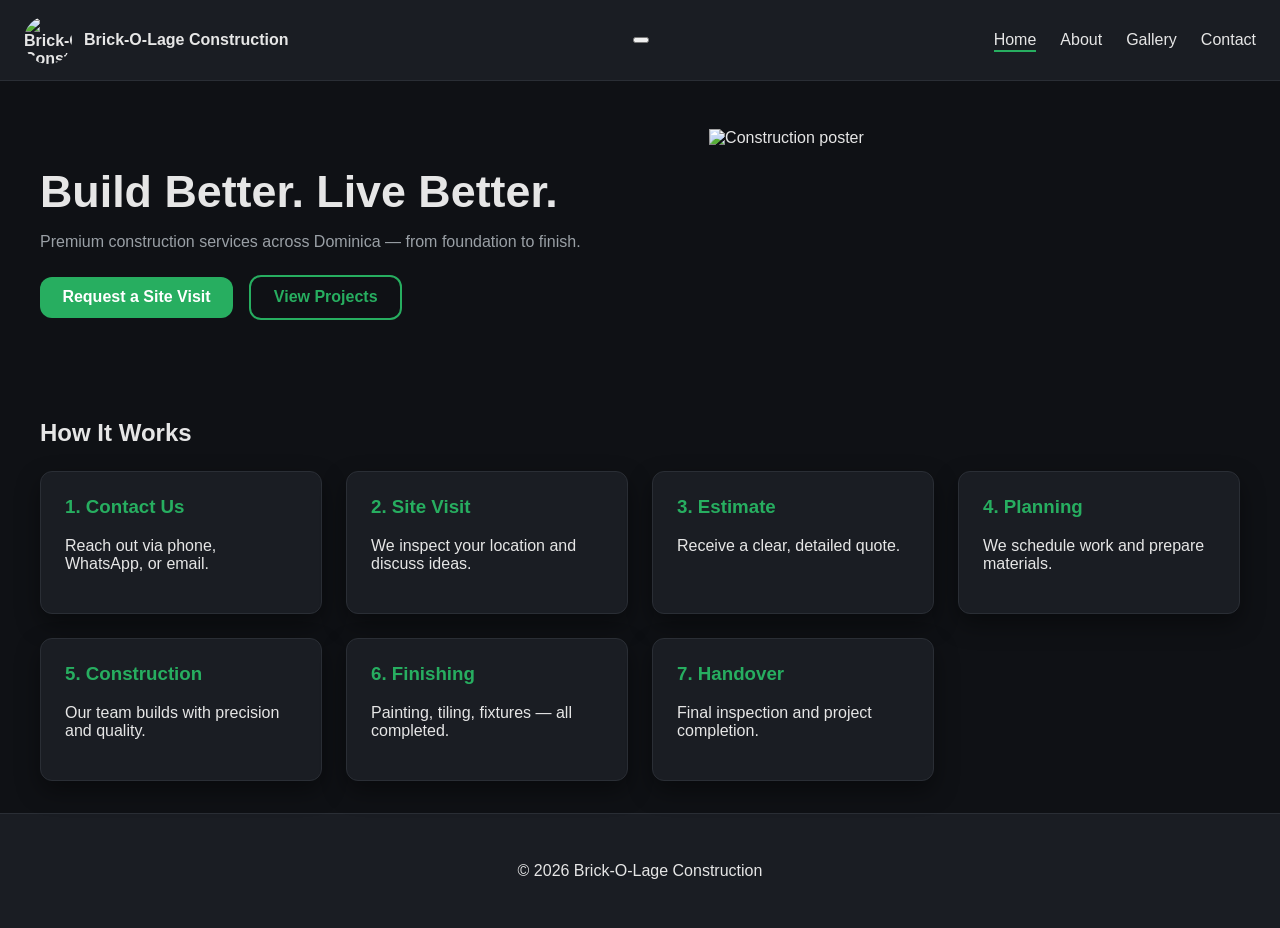
==== index.html @ fe0fb5ca "intial commit blueprint" ====
<!doctype html>
<html lang="en">
  <head>
    <meta charset="UTF-8" />
    <meta name="viewport" content="width=device-width, initial-scale=1.0" />
    <title>Brick‑O‑Lage Construction | Dominica</title>
    <link rel="stylesheet" href="styles.css" />
  </head>

  <body>
    <header class="v2-header">
      <div class="v2-logo">
        <img
          src="../images/brickolage-logo.jpg"
          alt="Brick‑O‑Lage Construction logo"
        />
        <span>Brick‑O‑Lage Construction</span>
      </div>

      <button
        class="v2-nav-toggle"
        aria-label="Open menu"
        aria-expanded="false"
      >
        <span></span><span></span><span></span>
      </button>

      <nav class="v2-nav">
        <ul>
          <li><a href="index.html" class="active">Home</a></li>
          <li><a href="about.html">About</a></li>
          <li><a href="gallery.html">Gallery</a></li>
          <li><a href="contact.html">Contact</a></li>
        </ul>
      </nav>
    </header>

    <main>
      <section class="v2-hero">
        <div class="v2-hero-text">
          <h1>Build Better. Live Better.</h1>
          <p>
            Premium construction services across Dominica — from foundation to
            finish.
          </p>
          <div class="v2-hero-buttons">
            <a href="contact.html" class="v2-btn-primary"
              >Request a Site Visit</a
            >
            <a href="gallery.html" class="v2-btn-outline">View Projects</a>
          </div>
        </div>

        <div class="v2-hero-image">
          <img src="../images/hero-poster.jpg" alt="Construction poster" />
        </div>
      </section>

      <section class="v2-steps">
        <h2>How It Works</h2>
        <div class="v2-step-grid">
          <div class="v2-step-card">
            <h3>1. Contact Us</h3>
            <p>Reach out via phone, WhatsApp, or email.</p>
          </div>

          <div class="v2-step-card">
            <h3>2. Site Visit</h3>
            <p>We inspect your location and discuss ideas.</p>
          </div>

          <div class="v2-step-card">
            <h3>3. Estimate</h3>
            <p>Receive a clear, detailed quote.</p>
          </div>

          <div class="v2-step-card">
            <h3>4. Planning</h3>
            <p>We schedule work and prepare materials.</p>
          </div>

          <div class="v2-step-card">
            <h3>5. Construction</h3>
            <p>Our team builds with precision and quality.</p>
          </div>

          <div class="v2-step-card">
            <h3>6. Finishing</h3>
            <p>Painting, tiling, fixtures — all completed.</p>
          </div>

          <div class="v2-step-card">
            <h3>7. Handover</h3>
            <p>Final inspection and project completion.</p>
          </div>
        </div>
      </section>
    </main>

    <footer class="v2-footer">
      <div class="v2-footer-social">
        <!-- same icons as version 1 -->
      </div>
      <p>&copy; <span id="year"></span> Brick‑O‑Lage Construction</p>
    </footer>

    <script src="script.js"></script>
  </body>
</html>
---- styles.css ----
/* VERSION 2 — DARK PREMIUM THEME */

:root {
  --v2-bg: #0f1115;
  --v2-surface: #1a1d23;
  --v2-primary: #27ae60;
  --v2-secondary: #3498db;
  --v2-text: #e6e6e6;
  --v2-muted: #9aa0a6;
  --v2-border: #2a2e35;
  --v2-radius: 12px;
  --v2-shadow: 0 10px 25px rgba(0, 0, 0, 0.4);
}

body {
  margin: 0;
  background-color: var(--v2-bg);
  color: var(--v2-text);
  font-family: "Poppins", sans-serif;
}

/* HEADER */

.v2-header {
  display: flex;
  justify-content: space-between;
  align-items: center;
  padding: 1rem 1.5rem;
  background-color: var(--v2-surface);
  border-bottom: 1px solid var(--v2-border);
}

.v2-logo {
  display: flex;
  align-items: center;
  gap: 0.75rem;
  font-weight: 600;
}

.v2-logo img {
  width: 48px;
  height: 48px;
  border-radius: 50%;
}

/* NAV */

.v2-nav ul {
  display: flex;
  gap: 1.5rem;
  list-style: none;
  margin: 0;
  padding: 0;
}

.v2-nav a {
  color: var(--v2-text);
  text-decoration: none;
  font-weight: 500;
  position: relative;
}

.v2-nav a.active::after,
.v2-nav a:hover::after {
  content: "";
  position: absolute;
  bottom: -4px;
  left: 0;
  width: 100%;
  height: 2px;
  background-color: var(--v2-primary);
}

/* HERO */

.v2-hero {
  display: grid;
  grid-template-columns: 1.2fr 1fr;
  gap: 2rem;
  padding: 3rem 1.5rem;
  max-width: 1200px;
  margin: auto;
}

.v2-hero-text h1 {
  font-size: 2.8rem;
  margin-bottom: 0.5rem;
}

.v2-hero-text p {
  color: var(--v2-muted);
  margin-bottom: 1.5rem;
}

.v2-btn-primary,
.v2-btn-outline {
  padding: 0.7rem 1.4rem;
  border-radius: var(--v2-radius);
  text-decoration: none;
  font-weight: 600;
  display: inline-block;
  margin-right: 0.75rem;
}

.v2-btn-primary {
  background-color: var(--v2-primary);
  color: #fff;
}

.v2-btn-outline {
  border: 2px solid var(--v2-primary);
  color: var(--v2-primary);
}

/* STEPS */

.v2-steps {
  padding: 2rem 1.5rem;
  max-width: 1200px;
  margin: auto;
}

.v2-step-grid {
  display: grid;
  grid-template-columns: repeat(auto-fit, minmax(240px, 1fr));
  gap: 1.5rem;
  margin-top: 1.5rem;
}

.v2-step-card {
  background-color: var(--v2-surface);
  padding: 1.5rem;
  border-radius: var(--v2-radius);
  border: 1px solid var(--v2-border);
  box-shadow: var(--v2-shadow);
  transition: transform 0.2s ease;
}

.v2-step-card:hover {
  transform: translateY(-4px);
}

.v2-step-card h3 {
  margin-top: 0;
  color: var(--v2-primary);
}

/* FOOTER */

.v2-footer {
  text-align: center;
  padding: 2rem 1rem;
  background-color: var(--v2-surface);
  border-top: 1px solid var(--v2-border);
}
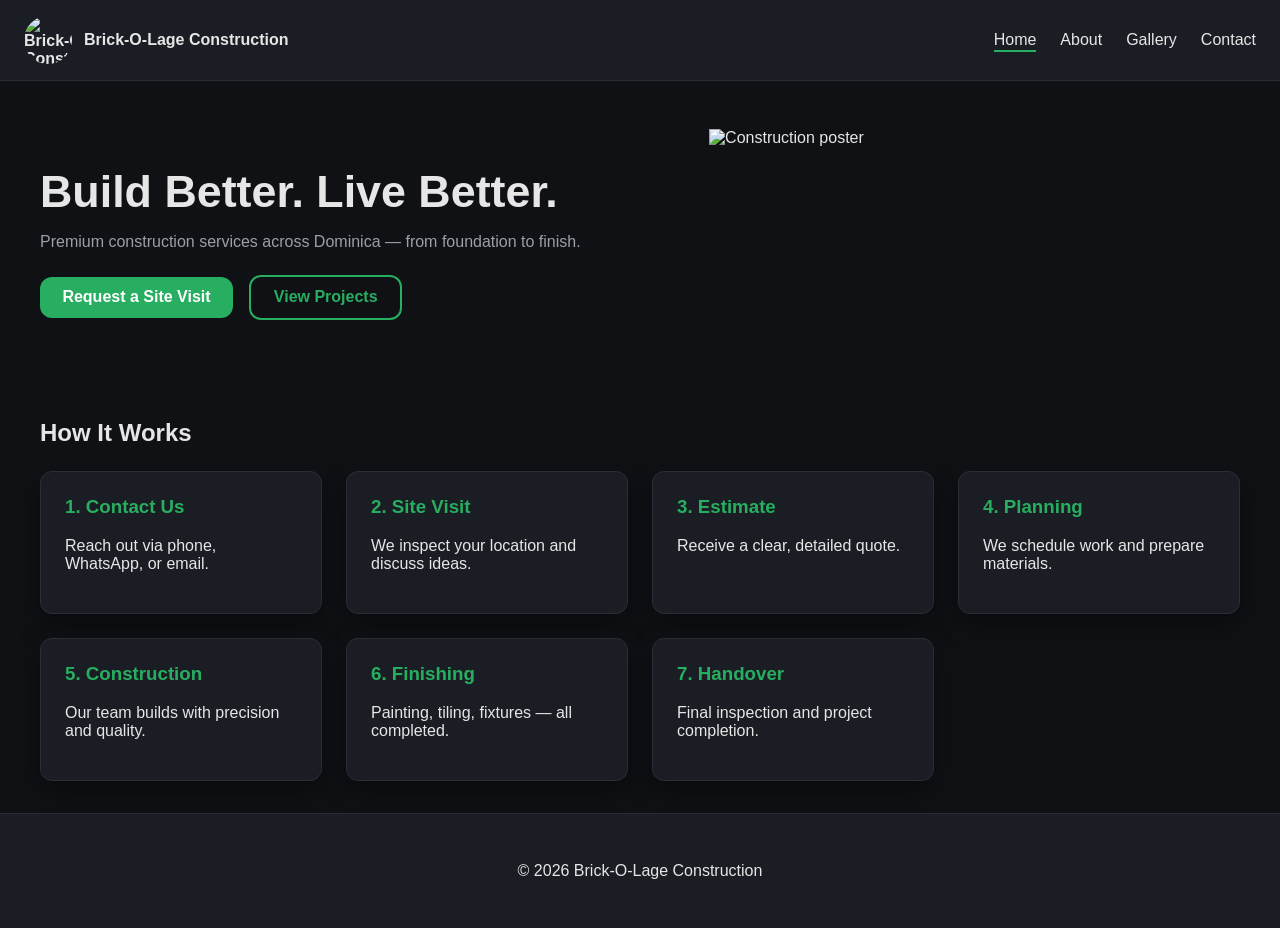
==== commit 0721926c: "added mobile & portrait tablet hamburger menu, partially works but must fix text rendering" ====
--- a/index.html
+++ b/index.html
@@ -11,7 +11,7 @@
     <header class="v2-header">
       <div class="v2-logo">
         <img
-          src="../images/brickolage-logo.jpg"
+          src="images/brickolage-logo.jpg"
           alt="Brick‑O‑Lage Construction logo"
         />
         <span>Brick‑O‑Lage Construction</span>
@@ -22,10 +22,12 @@
         aria-label="Open menu"
         aria-expanded="false"
       >
-        <span></span><span></span><span></span>
+        <span></span>
+        <span></span>
+        <span></span>
       </button>
 
-      <nav class="v2-nav">
+      <nav class="v2-nav" aria-label="Main navigation">
         <ul>
           <li><a href="index.html" class="active">Home</a></li>
           <li><a href="about.html">About</a></li>
@@ -52,7 +54,7 @@
         </div>
 
         <div class="v2-hero-image">
-          <img src="../images/hero-poster.jpg" alt="Construction poster" />
+          <img src="images/hero-poster.jpg" alt="Construction poster" />
         </div>
       </section>
 
@@ -98,9 +100,6 @@
     </main>
 
     <footer class="v2-footer">
-      <div class="v2-footer-social">
-        <!-- same icons as version 1 -->
-      </div>
       <p>&copy; <span id="year"></span> Brick‑O‑Lage Construction</p>
     </footer>
 
--- a/styles.css
+++ b/styles.css
@@ -153,3 +153,81 @@
   background-color: var(--v2-surface);
   border-top: 1px solid var(--v2-border);
 }
+/* MOBILE NAVIGATION */
+.v2-nav-toggle {
+  display: none;
+  flex-direction: column;
+  gap: 5px;
+  background: none;
+  border: none;
+  cursor: pointer;
+  padding: 0.5rem;
+}
+
+.v2-nav-toggle span {
+  width: 26px;
+  height: 3px;
+  background-color: var(--v2-text);
+  border-radius: 4px;
+  transition:
+    transform 0.3s ease,
+    opacity 0.3s ease;
+}
+
+/* NAV CLOSED (DEFAULT) */
+.v2-nav {
+  display: flex;
+}
+
+@media (max-width: 900px) {
+  .v2-nav-toggle {
+    display: flex;
+  }
+
+  .v2-nav {
+    position: absolute;
+    top: 100%;
+    right: 0;
+    left: 0;
+    background-color: var(--v2-surface);
+    border-top: 1px solid var(--v2-border);
+    flex-direction: column;
+    padding: 1rem 1.5rem;
+    gap: 1rem;
+
+    /* hidden by default */
+    max-height: 0;
+    overflow: hidden;
+    opacity: 0;
+    pointer-events: none;
+    transition:
+      max-height 0.3s ease,
+      opacity 0.3s ease;
+  }
+
+  .v2-nav.open {
+    max-height: 500px;
+    opacity: 1;
+    pointer-events: auto;
+  }
+
+  .v2-nav ul {
+    flex-direction: column;
+    gap: 1rem;
+  }
+
+  .v2-nav a {
+    font-size: 1.1rem;
+  }
+
+  /* Hamburger animation */
+  .v2-nav-toggle.open span:nth-child(1) {
+    transform: translateY(8px) rotate(45deg);
+  }
+  .v2-nav-toggle.open span:nth-child(2) {
+    opacity: 0;
+  }
+  .v2-nav-toggle.open span:nth-child(3) {
+    transform: translateY(-8px) rotate(-45deg);
+  }
+}
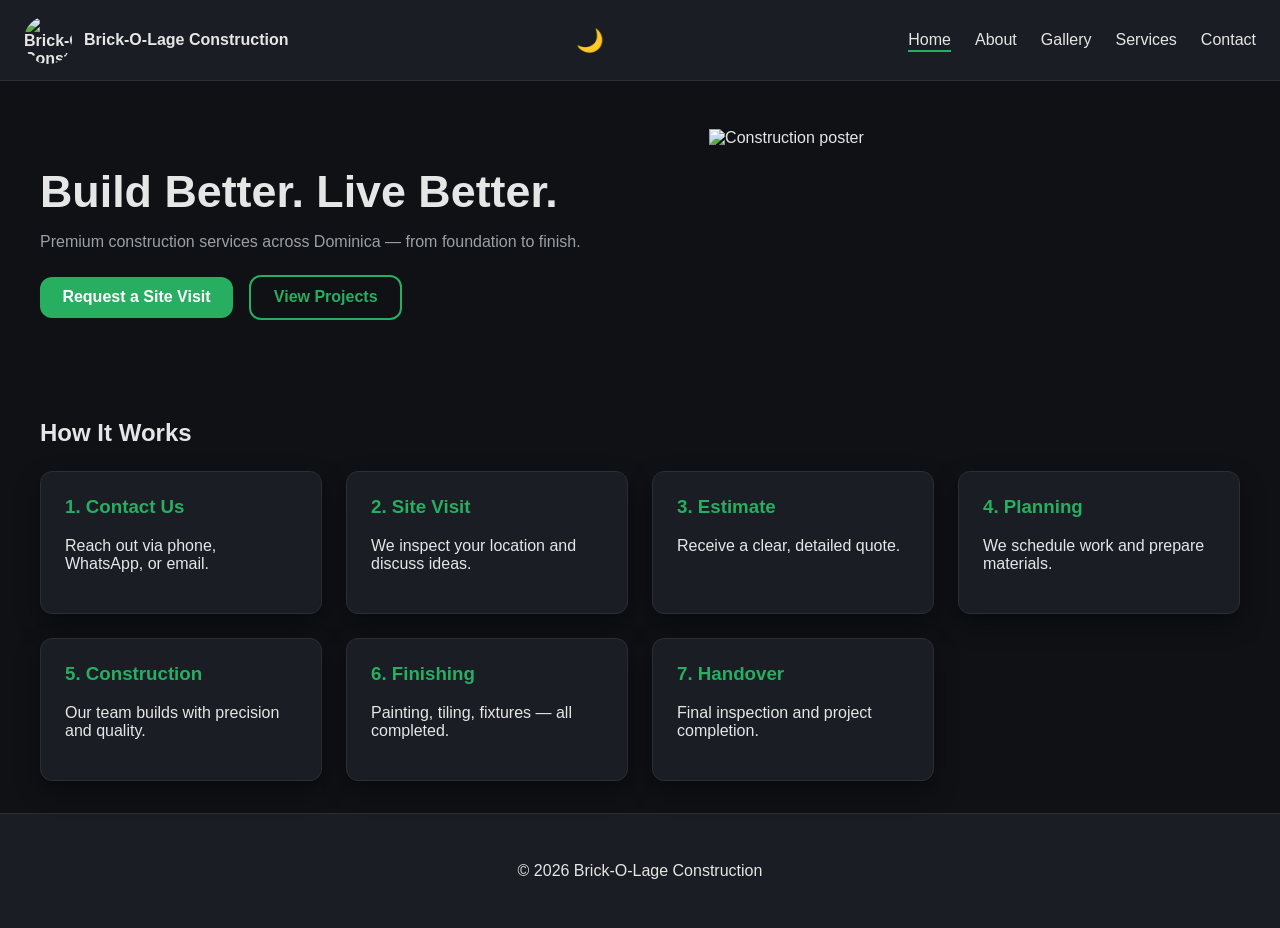
==== commit b8167e18: "added new service page and also light/dark toogle" ====
--- a/index.html
+++ b/index.html
@@ -18,6 +18,15 @@
       </div>
 
       <button
+        class="v2-theme-toggle"
+        aria-label="Toggle dark mode"
+        aria-expanded="false"
+      >
+        <span class="sun">☀️</span>
+        <span class="moon">🌙</span>
+      </button>
+
+      <button
         class="v2-nav-toggle"
         aria-label="Open menu"
         aria-expanded="false"
@@ -32,6 +41,7 @@
           <li><a href="index.html" class="active">Home</a></li>
           <li><a href="about.html">About</a></li>
           <li><a href="gallery.html">Gallery</a></li>
+          <li><a href="services.html">Services</a></li>
           <li><a href="contact.html">Contact</a></li>
         </ul>
       </nav>
--- a/styles.css
+++ b/styles.css
@@ -3,13 +3,22 @@
 :root {
   --v2-bg: #0f1115;
   --v2-surface: #1a1d23;
-  --v2-primary: #27ae60;
-  --v2-secondary: #3498db;
   --v2-text: #e6e6e6;
   --v2-muted: #9aa0a6;
   --v2-border: #2a2e35;
+  --v2-primary: #27ae60;
   --v2-radius: 12px;
   --v2-shadow: 0 10px 25px rgba(0, 0, 0, 0.4);
+}
+
+/* LIGHT MODE */
+.theme-light {
+  --v2-bg: #f5f7fa;
+  --v2-surface: #ffffff;
+  --v2-text: #222;
+  --v2-muted: #555;
+  --v2-border: #d0d4dc;
+  --v2-shadow: 0 10px 25px rgba(0, 0, 0, 0.08);
 }
 
 body {
@@ -28,6 +37,7 @@
   padding: 1rem 1.5rem;
   background-color: var(--v2-surface);
   border-bottom: 1px solid var(--v2-border);
+  position: relative;
 }
 
 .v2-logo {
@@ -191,9 +201,11 @@
     left: 0;
     background-color: var(--v2-surface);
     border-top: 1px solid var(--v2-border);
+    display: flex;
     flex-direction: column;
     padding: 1rem 1.5rem;
     gap: 1rem;
+    z-index: 100;
 
     /* hidden by default */
     max-height: 0;
@@ -212,6 +224,7 @@
   }
 
   .v2-nav ul {
+    display: flex;
     flex-direction: column;
     gap: 1rem;
   }
@@ -231,3 +244,68 @@
     transform: translateY(-8px) rotate(-45deg);
   }
 }
+/* SERVICES PAGE */
+.v2-services {
+  padding: 2rem 1.5rem;
+  max-width: 1200px;
+  margin: auto;
+  text-align: center;
+}
+
+.v2-services-tagline {
+  color: var(--v2-muted);
+  margin-bottom: 2rem;
+}
+
+.v2-services-grid {
+  display: grid;
+  grid-template-columns: repeat(auto-fit, minmax(260px, 1fr));
+  gap: 1.5rem;
+}
+
+.v2-service-card {
+  background-color: var(--v2-surface);
+  padding: 2rem 1.5rem;
+  border-radius: var(--v2-radius);
+  border: 1px solid var(--v2-border);
+  box-shadow: var(--v2-shadow);
+  transition:
+    transform 0.2s ease,
+    box-shadow 0.2s ease;
+}
+
+.v2-service-card:hover {
+  transform: translateY(-6px);
+  box-shadow: 0 14px 32px rgba(0, 0, 0, 0.45);
+}
+
+.v2-service-icon {
+  font-size: 2.5rem;
+  margin-bottom: 1rem;
+}
+/* THEME TOGGLE */
+.v2-theme-toggle {
+  background: none;
+  border: none;
+  cursor: pointer;
+  font-size: 1.4rem;
+  margin-right: 1rem;
+  color: var(--v2-text);
+  transition: opacity 0.2s ease;
+}
+
+.v2-theme-toggle:hover {
+  opacity: 0.7;
+}
+
+.v2-theme-toggle .sun {
+  display: none;
+}
+
+.theme-light .v2-theme-toggle .sun {
+  display: inline;
+}
+
+.theme-light .v2-theme-toggle .moon {
+  display: none;
+}
